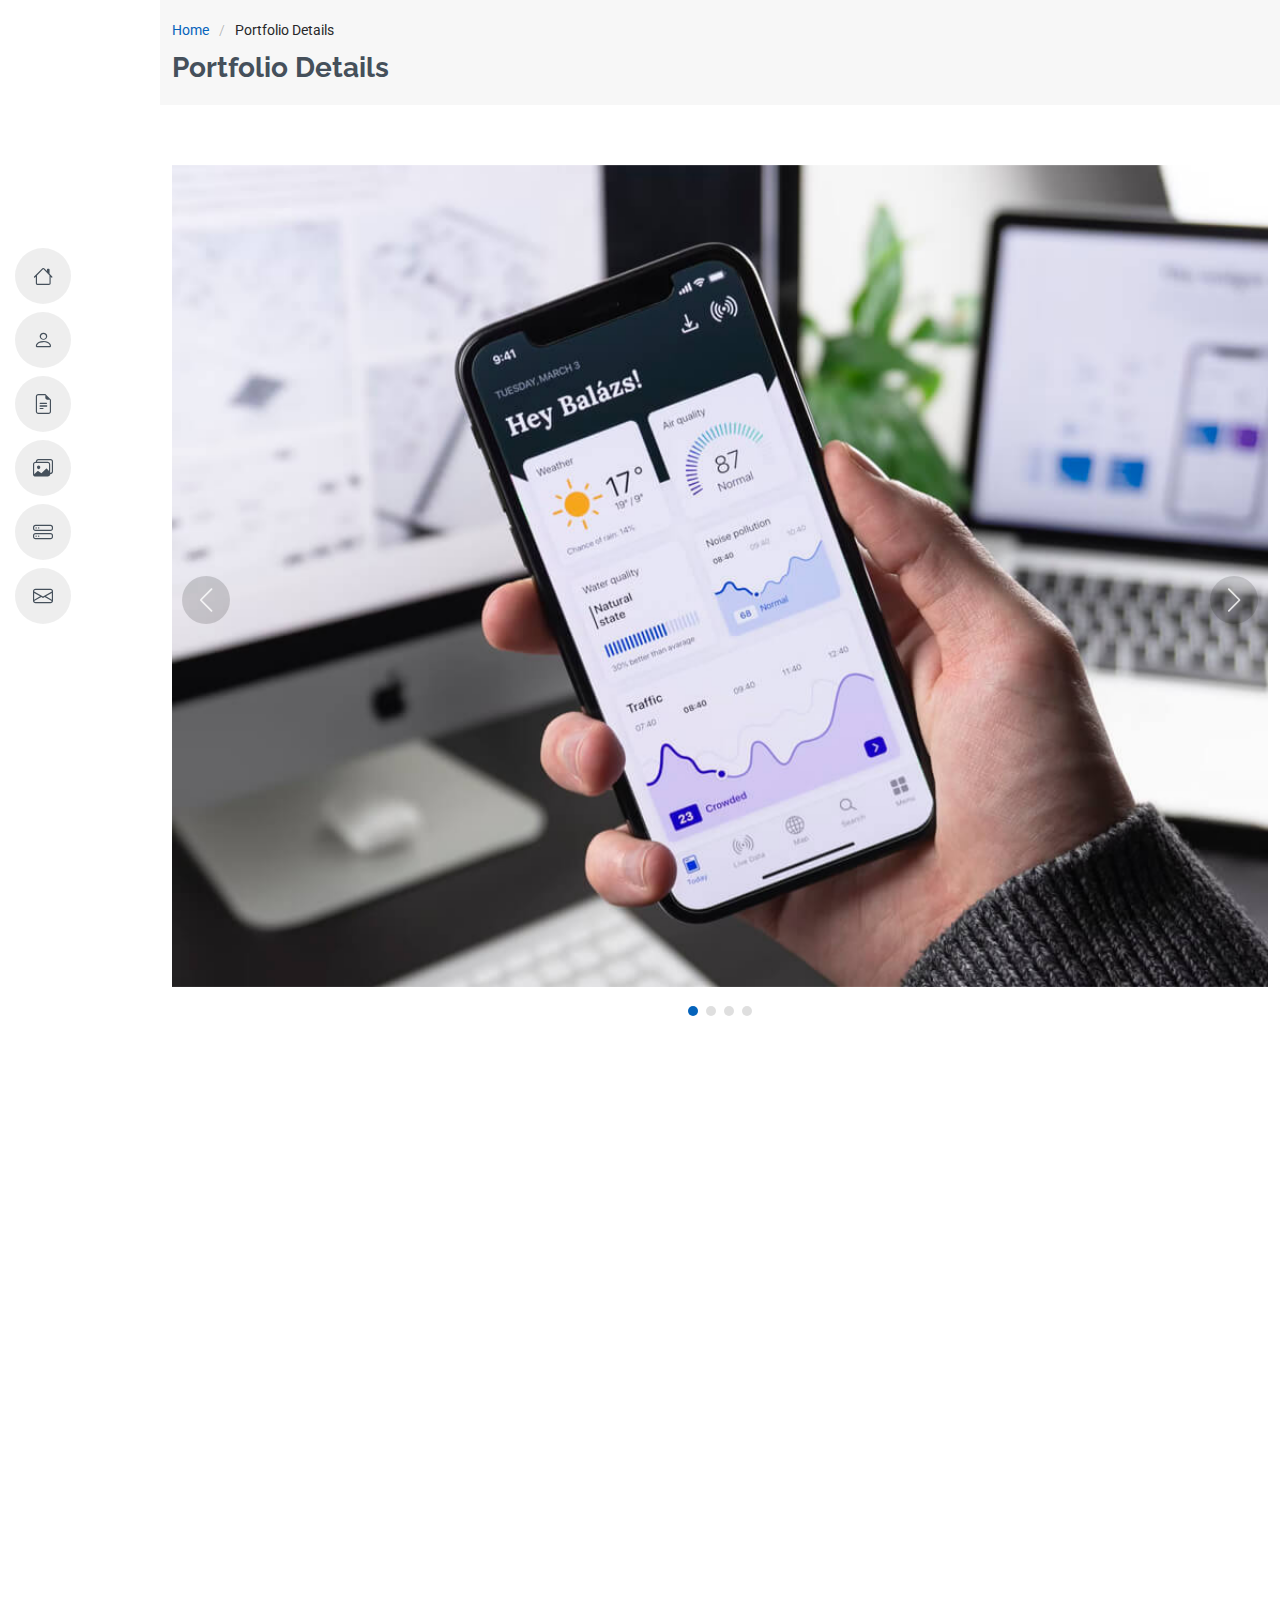
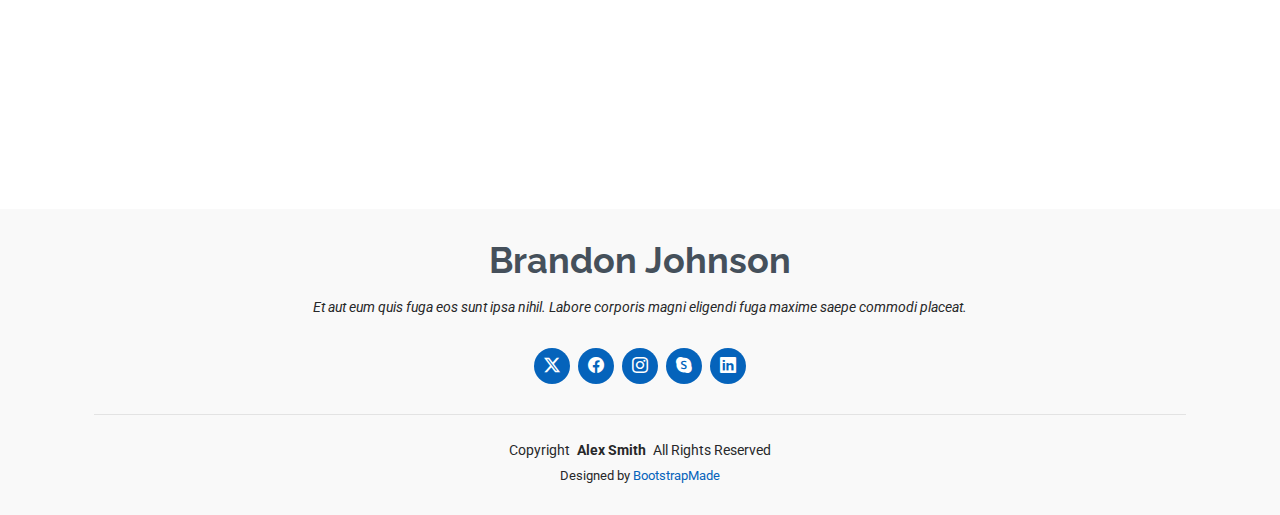
==== portfolio-details.html @ b088d508 "Template 2" ====
<!DOCTYPE html>
<html lang="en">

<head>
  <meta charset="utf-8">
  <meta content="width=device-width, initial-scale=1.0" name="viewport">
  <title>Portfolio Details - MyResume Bootstrap Template</title>
  <meta content="" name="description">
  <meta content="" name="keywords">

  <!-- Favicons -->
  <link href="assets/img/favicon.png" rel="icon">
  <link href="assets/img/apple-touch-icon.png" rel="apple-touch-icon">

  <!-- Fonts -->
  <link href="https://fonts.googleapis.com" rel="preconnect">
  <link href="https://fonts.gstatic.com" rel="preconnect" crossorigin>
  <link href="https://fonts.googleapis.com/css2?family=Roboto:ital,wght@0,100;0,300;0,400;0,500;0,700;0,900;1,100;1,300;1,400;1,500;1,700;1,900&family=Poppins:ital,wght@0,100;0,200;0,300;0,400;0,500;0,600;0,700;0,800;0,900;1,100;1,200;1,300;1,400;1,500;1,600;1,700;1,800;1,900&family=Raleway:ital,wght@0,100;0,200;0,300;0,400;0,500;0,600;0,700;0,800;0,900;1,100;1,200;1,300;1,400;1,500;1,600;1,700;1,800;1,900&display=swap" rel="stylesheet">

  <!-- Vendor CSS Files -->
  <link href="assets/vendor/bootstrap/css/bootstrap.min.css" rel="stylesheet">
  <link href="assets/vendor/bootstrap-icons/bootstrap-icons.css" rel="stylesheet">
  <link href="assets/vendor/aos/aos.css" rel="stylesheet">
  <link href="assets/vendor/glightbox/css/glightbox.min.css" rel="stylesheet">
  <link href="assets/vendor/swiper/swiper-bundle.min.css" rel="stylesheet">

  <!-- Main CSS File -->
  <link href="assets/css/main.css" rel="stylesheet">

  <!-- =======================================================
  * Template Name: MyResume
  * Template URL: https://bootstrapmade.com/free-html-bootstrap-template-my-resume/
  * Updated: Jun 29 2024 with Bootstrap v5.3.3
  * Author: BootstrapMade.com
  * License: https://bootstrapmade.com/license/
  ======================================================== -->
</head>

<body class="portfolio-details-page">

  <header id="header" class="header d-flex flex-column justify-content-center">

    <i class="header-toggle d-xl-none bi bi-list"></i>

    <nav id="navmenu" class="navmenu">
      <ul>
        <li><a href="#hero"><i class="bi bi-house navicon"></i><span>Home</span></a></li>
        <li><a href="#about"><i class="bi bi-person navicon"></i><span>About</span></a></li>
        <li><a href="#resume"><i class="bi bi-file-earmark-text navicon"></i><span>Resume</span></a></li>
        <li><a href="#portfolio"><i class="bi bi-images navicon"></i><span>Portfolio</span></a></li>
        <li><a href="#services"><i class="bi bi-hdd-stack navicon"></i><span>Services</span></a></li>
        <li><a href="#contact"><i class="bi bi-envelope navicon"></i><span>Contact</span></a></li>
      </ul>
    </nav>

  </header>

  <main class="main">

    <!-- Page Title -->
    <div class="page-title" data-aos="fade">
      <div class="container">
        <nav class="breadcrumbs">
          <ol>
            <li><a href="index.html">Home</a></li>
            <li class="current">Portfolio Details</li>
          </ol>
        </nav>
        <h1>Portfolio Details</h1>
      </div>
    </div><!-- End Page Title -->

    <!-- Portfolio Details Section -->
    <section id="portfolio-details" class="portfolio-details section">

      <div class="container" data-aos="fade-up">

        <div class="portfolio-details-slider swiper init-swiper">
          <script type="application/json" class="swiper-config">
            {
              "loop": true,
              "speed": 600,
              "autoplay": {
                "delay": 5000
              },
              "slidesPerView": "auto",
              "navigation": {
                "nextEl": ".swiper-button-next",
                "prevEl": ".swiper-button-prev"
              },
              "pagination": {
                "el": ".swiper-pagination",
                "type": "bullets",
                "clickable": true
              }
            }
          </script>
          <div class="swiper-wrapper align-items-center">

            <div class="swiper-slide">
              <img src="assets/img/portfolio/app-1.jpg" alt="">
            </div>

            <div class="swiper-slide">
              <img src="assets/img/portfolio/product-1.jpg" alt="">
            </div>

            <div class="swiper-slide">
              <img src="assets/img/portfolio/branding-1.jpg" alt="">
            </div>

            <div class="swiper-slide">
              <img src="assets/img/portfolio/books-1.jpg" alt="">
            </div>

          </div>
          <div class="swiper-button-prev"></div>
          <div class="swiper-button-next"></div>
          <div class="swiper-pagination"></div>
        </div>

        <div class="row justify-content-between gy-4 mt-4">

          <div class="col-lg-8" data-aos="fade-up">
            <div class="portfolio-description">
              <h2>This is an example of portfolio details</h2>
              <p>
                Autem ipsum nam porro corporis rerum. Quis eos dolorem eos itaque inventore commodi labore quia quia. Exercitationem repudiandae officiis neque suscipit non officia eaque itaque enim. Voluptatem officia accusantium nesciunt est omnis tempora consectetur dignissimos. Sequi nulla at esse enim cum deserunt eius.
              </p>
              <p>
                Amet consequatur qui dolore veniam voluptatem voluptatem sit. Non aspernatur atque natus ut cum nam et. Praesentium error dolores rerum minus sequi quia veritatis eum. Eos et doloribus doloremque nesciunt molestiae laboriosam.
              </p>

              <div class="testimonial-item">
                <p>
                  <i class="bi bi-quote quote-icon-left"></i>
                  <span>Export tempor illum tamen malis malis eram quae irure esse labore quem cillum quid cillum eram malis quorum velit fore eram velit sunt aliqua noster fugiat irure amet legam anim culpa.</span>
                  <i class="bi bi-quote quote-icon-right"></i>
                </p>
                <div>
                  <img src="assets/img/testimonials/testimonials-2.jpg" class="testimonial-img" alt="">
                  <h3>Sara Wilsson</h3>
                  <h4>Designer</h4>
                </div>
              </div>

              <p>
                Impedit ipsum quae et aliquid doloribus et voluptatem quasi. Perspiciatis occaecati earum et magnam animi. Quibusdam non qui ea vitae suscipit vitae sunt. Repudiandae incidunt cumque minus deserunt assumenda tempore. Delectus voluptas necessitatibus est.
              </p>

              <p>
                Sunt voluptatum sapiente facilis quo odio aut ipsum repellat debitis. Molestiae et autem libero. Explicabo et quod necessitatibus similique quis dolor eum. Numquam eaque praesentium rem et qui nesciunt.
              </p>

            </div>
          </div>

          <div class="col-lg-3" data-aos="fade-up" data-aos-delay="100">
            <div class="portfolio-info">
              <h3>Project information</h3>
              <ul>
                <li><strong>Category</strong> Web design</li>
                <li><strong>Client</strong> ASU Company</li>
                <li><strong>Project date</strong> 01 March, 2020</li>
                <li><strong>Project URL</strong> <a href="#">www.example.com</a></li>
                <li><a href="#" class="btn-visit align-self-start">Visit Website</a></li>
              </ul>
            </div>
          </div>

        </div>

      </div>

    </section><!-- /Portfolio Details Section -->

  </main>

  <footer id="footer" class="footer position-relative light-background">
    <div class="container">
      <h3 class="sitename">Brandon Johnson</h3>
      <p>Et aut eum quis fuga eos sunt ipsa nihil. Labore corporis magni eligendi fuga maxime saepe commodi placeat.</p>
      <div class="social-links d-flex justify-content-center">
        <a href=""><i class="bi bi-twitter-x"></i></a>
        <a href=""><i class="bi bi-facebook"></i></a>
        <a href=""><i class="bi bi-instagram"></i></a>
        <a href=""><i class="bi bi-skype"></i></a>
        <a href=""><i class="bi bi-linkedin"></i></a>
      </div>
      <div class="container">
        <div class="copyright">
          <span>Copyright</span> <strong class="px-1 sitename">Alex Smith</strong> <span>All Rights Reserved</span>
        </div>
        <div class="credits">
          <!-- All the links in the footer should remain intact. -->
          <!-- You can delete the links only if you've purchased the pro version. -->
          <!-- Licensing information: https://bootstrapmade.com/license/ -->
          <!-- Purchase the pro version with working PHP/AJAX contact form: [buy-url] -->
          Designed by <a href="https://bootstrapmade.com/">BootstrapMade</a>
        </div>
      </div>
    </div>
  </footer>

  <!-- Scroll Top -->
  <a href="#" id="scroll-top" class="scroll-top d-flex align-items-center justify-content-center"><i class="bi bi-arrow-up-short"></i></a>

  <!-- Preloader -->
  <div id="preloader"></div>

  <!-- Vendor JS Files -->
  <script src="assets/vendor/bootstrap/js/bootstrap.bundle.min.js"></script>
  <script src="assets/vendor/php-email-form/validate.js"></script>
  <script src="assets/vendor/aos/aos.js"></script>
  <script src="assets/vendor/typed.js/typed.umd.js"></script>
  <script src="assets/vendor/purecounter/purecounter_vanilla.js"></script>
  <script src="assets/vendor/waypoints/noframework.waypoints.js"></script>
  <script src="assets/vendor/glightbox/js/glightbox.min.js"></script>
  <script src="assets/vendor/imagesloaded/imagesloaded.pkgd.min.js"></script>
  <script src="assets/vendor/isotope-layout/isotope.pkgd.min.js"></script>
  <script src="assets/vendor/swiper/swiper-bundle.min.js"></script>

  <!-- Main JS File -->
  <script src="assets/js/main.js"></script>

</body>

</html>
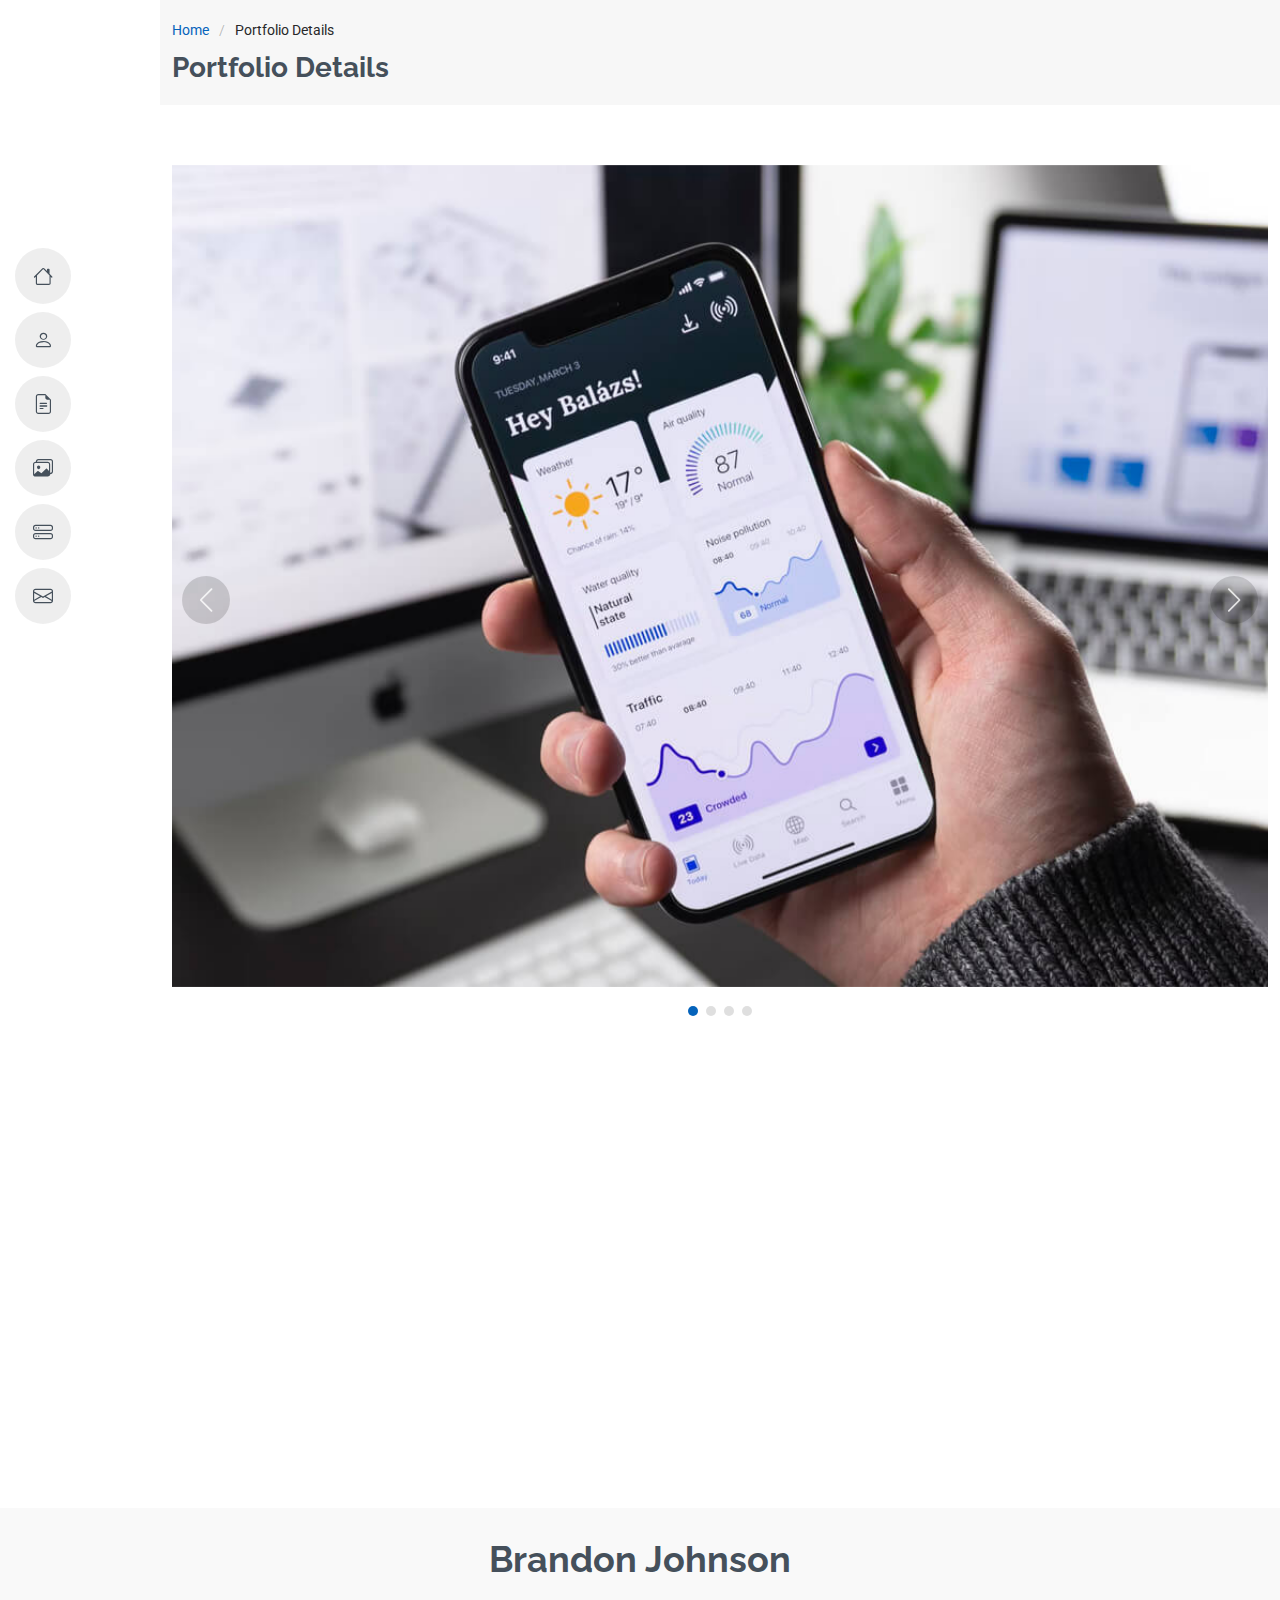
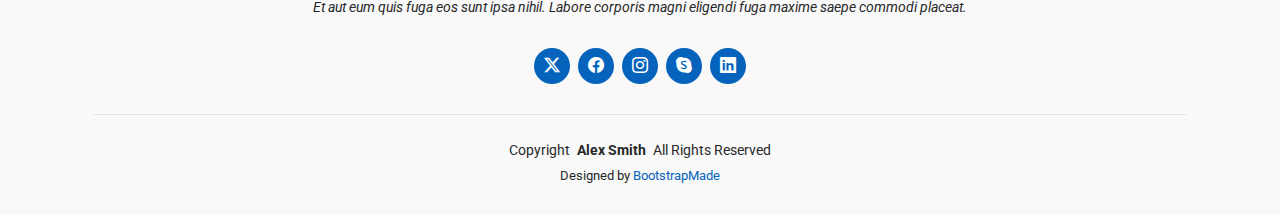
==== commit 3c4e7745: "Content Update" ====
--- a/portfolio-details.html
+++ b/portfolio-details.html
@@ -130,28 +130,6 @@
               <p>
                 Amet consequatur qui dolore veniam voluptatem voluptatem sit. Non aspernatur atque natus ut cum nam et. Praesentium error dolores rerum minus sequi quia veritatis eum. Eos et doloribus doloremque nesciunt molestiae laboriosam.
               </p>
-
-              <div class="testimonial-item">
-                <p>
-                  <i class="bi bi-quote quote-icon-left"></i>
-                  <span>Export tempor illum tamen malis malis eram quae irure esse labore quem cillum quid cillum eram malis quorum velit fore eram velit sunt aliqua noster fugiat irure amet legam anim culpa.</span>
-                  <i class="bi bi-quote quote-icon-right"></i>
-                </p>
-                <div>
-                  <img src="assets/img/testimonials/testimonials-2.jpg" class="testimonial-img" alt="">
-                  <h3>Sara Wilsson</h3>
-                  <h4>Designer</h4>
-                </div>
-              </div>
-
-              <p>
-                Impedit ipsum quae et aliquid doloribus et voluptatem quasi. Perspiciatis occaecati earum et magnam animi. Quibusdam non qui ea vitae suscipit vitae sunt. Repudiandae incidunt cumque minus deserunt assumenda tempore. Delectus voluptas necessitatibus est.
-              </p>
-
-              <p>
-                Sunt voluptatum sapiente facilis quo odio aut ipsum repellat debitis. Molestiae et autem libero. Explicabo et quod necessitatibus similique quis dolor eum. Numquam eaque praesentium rem et qui nesciunt.
-              </p>
-
             </div>
           </div>
 
--- a/assets/css/main.css
+++ b/assets/css/main.css
@@ -622,45 +622,6 @@
 }
 
 /*--------------------------------------------------------------
-# Stats Section
---------------------------------------------------------------*/
-.stats i {
-  background-color: var(--accent-color);
-  color: var(--contrast-color);
-  width: 54px;
-  height: 54px;
-  font-size: 24px;
-  border-radius: 50px;
-  display: inline-flex;
-  align-items: center;
-  justify-content: center;
-  position: relative;
-  z-index: 1;
-}
-
-.stats .stats-item {
-  margin-top: 10px;
-  width: 100%;
-  position: relative;
-  text-align: center;
-  z-index: 0;
-}
-
-.stats .stats-item span {
-  font-size: 36px;
-  display: block;
-  font-weight: 700;
-  color: color-mix(in srgb, var(--default-color), transparent 20%);
-}
-
-.stats .stats-item p {
-  padding: 0;
-  margin: 0;
-  color: color-mix(in srgb, var(--default-color), transparent 50%);
-  font-size: 16px;
-}
-
-/*--------------------------------------------------------------
 # Skills Section
 --------------------------------------------------------------*/
 .skills .progress {
@@ -856,217 +817,6 @@
   opacity: 1;
   bottom: 0;
 }
-
-/*--------------------------------------------------------------
-# Services Section
---------------------------------------------------------------*/
-.services .service-item {
-  background-color: var(--surface-color);
-  box-shadow: 0px 5px 90px 0px rgba(0, 0, 0, 0.1);
-  height: 100%;
-  padding: 60px 30px;
-  text-align: center;
-  transition: 0.3s;
-  border-radius: 5px;
-}
-
-.services .service-item .icon {
-  margin: 0 auto;
-  width: 100px;
-  height: 100px;
-  display: flex;
-  align-items: center;
-  justify-content: center;
-  transition: ease-in-out 0.3s;
-  position: relative;
-}
-
-.services .service-item .icon i {
-  font-size: 36px;
-  transition: 0.5s;
-  position: relative;
-}
-
-.services .service-item .icon svg {
-  position: absolute;
-  top: 0;
-  left: 0;
-}
-
-.services .service-item .icon svg path {
-  transition: 0.5s;
-  fill: color-mix(in srgb, var(--default-color), transparent 95%);
-}
-
-.services .service-item h3 {
-  font-weight: 700;
-  margin: 10px 0 15px 0;
-  font-size: 22px;
-}
-
-.services .service-item p {
-  line-height: 24px;
-  font-size: 14px;
-  margin-bottom: 0;
-}
-
-.services .service-item:hover {
-  box-shadow: 0px 5px 35px 0px rgba(0, 0, 0, 0.1);
-}
-
-.services .service-item.item-cyan i {
-  color: #0dcaf0;
-}
-
-.services .service-item.item-cyan:hover .icon i {
-  color: #fff;
-}
-
-.services .service-item.item-cyan:hover .icon path {
-  fill: #0dcaf0;
-}
-
-.services .service-item.item-orange i {
-  color: #fd7e14;
-}
-
-.services .service-item.item-orange:hover .icon i {
-  color: #fff;
-}
-
-.services .service-item.item-orange:hover .icon path {
-  fill: #fd7e14;
-}
-
-.services .service-item.item-teal i {
-  color: #20c997;
-}
-
-.services .service-item.item-teal:hover .icon i {
-  color: #fff;
-}
-
-.services .service-item.item-teal:hover .icon path {
-  fill: #20c997;
-}
-
-.services .service-item.item-red i {
-  color: #df1529;
-}
-
-.services .service-item.item-red:hover .icon i {
-  color: #fff;
-}
-
-.services .service-item.item-red:hover .icon path {
-  fill: #df1529;
-}
-
-.services .service-item.item-indigo i {
-  color: #6610f2;
-}
-
-.services .service-item.item-indigo:hover .icon i {
-  color: #fff;
-}
-
-.services .service-item.item-indigo:hover .icon path {
-  fill: #6610f2;
-}
-
-.services .service-item.item-pink i {
-  color: #f3268c;
-}
-
-.services .service-item.item-pink:hover .icon i {
-  color: #fff;
-}
-
-.services .service-item.item-pink:hover .icon path {
-  fill: #f3268c;
-}
-
-/*--------------------------------------------------------------
-# Testimonials Section
---------------------------------------------------------------*/
-.testimonials .testimonials-carousel,
-.testimonials .testimonials-slider {
-  overflow: hidden;
-}
-
-.testimonials .testimonial-item .testimonial-content {
-  border-left: 3px solid var(--accent-color);
-  padding-left: 30px;
-}
-
-.testimonials .testimonial-item .testimonial-img {
-  border-radius: 50%;
-  border: 4px solid var(--background-color);
-  margin: 0 auto;
-}
-
-.testimonials .testimonial-item h3 {
-  font-size: 20px;
-  font-weight: bold;
-  margin: 10px 0 5px 0;
-}
-
-.testimonials .testimonial-item h4 {
-  font-size: 14px;
-  color: color-mix(in srgb, var(--default-color), transparent 40%);
-  margin: 0 0 10px 0;
-}
-
-.testimonials .testimonial-item .stars i {
-  color: #ffc107;
-  margin: 0 1px;
-}
-
-.testimonials .testimonial-item .quote-icon-left,
-.testimonials .testimonial-item .quote-icon-right {
-  color: color-mix(in srgb, var(--accent-color), transparent 50%);
-  font-size: 26px;
-  line-height: 0;
-}
-
-.testimonials .testimonial-item .quote-icon-left {
-  display: inline-block;
-  left: -5px;
-  position: relative;
-}
-
-.testimonials .testimonial-item .quote-icon-right {
-  display: inline-block;
-  right: -5px;
-  position: relative;
-  top: 10px;
-  transform: scale(-1, -1);
-}
-
-.testimonials .testimonial-item p {
-  font-style: italic;
-}
-
-.testimonials .swiper-wrapper {
-  height: auto;
-}
-
-.testimonials .swiper-pagination {
-  margin-top: 30px;
-  position: relative;
-}
-
-.testimonials .swiper-pagination .swiper-pagination-bullet {
-  width: 12px;
-  height: 12px;
-  background-color: color-mix(in srgb, var(--default-color), transparent 85%);
-  opacity: 1;
-}
-
-.testimonials .swiper-pagination .swiper-pagination-bullet-active {
-  background-color: var(--accent-color);
-}
-
 /*--------------------------------------------------------------
 # Contact Section
 --------------------------------------------------------------*/
